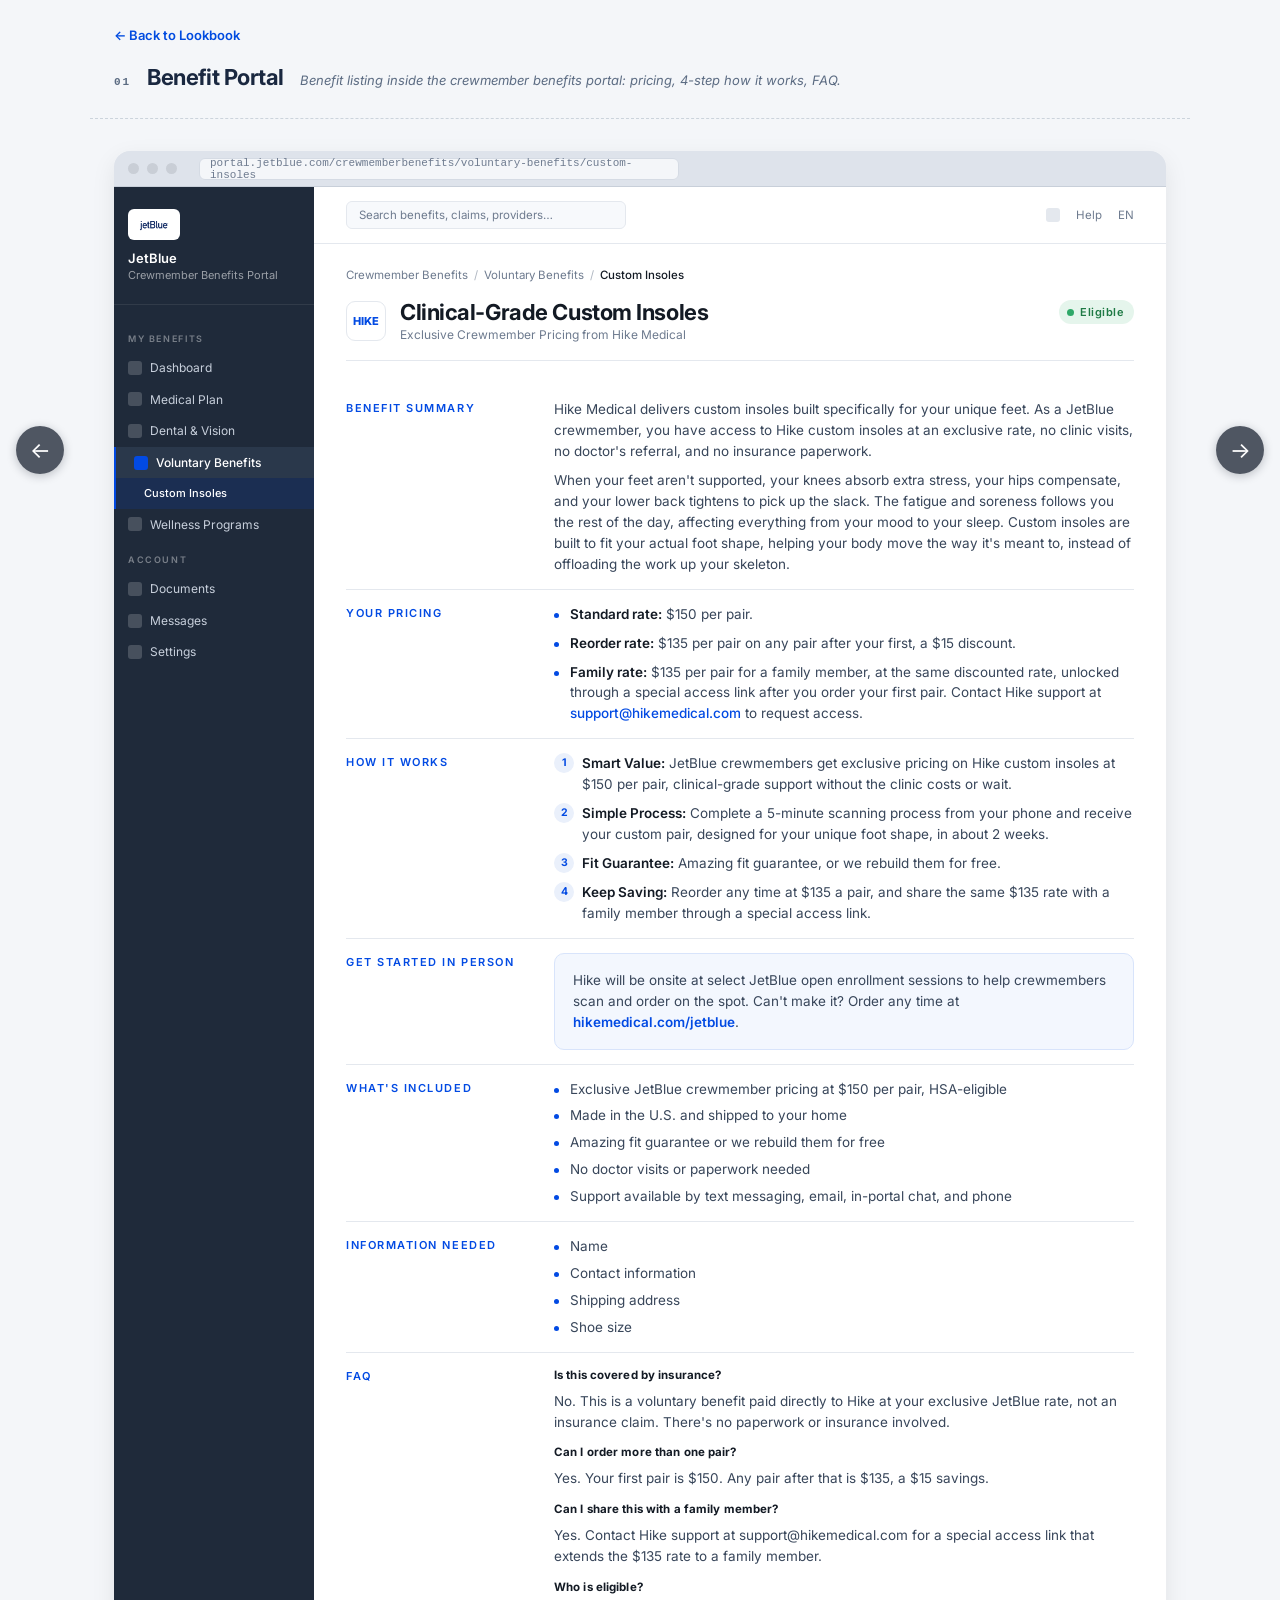
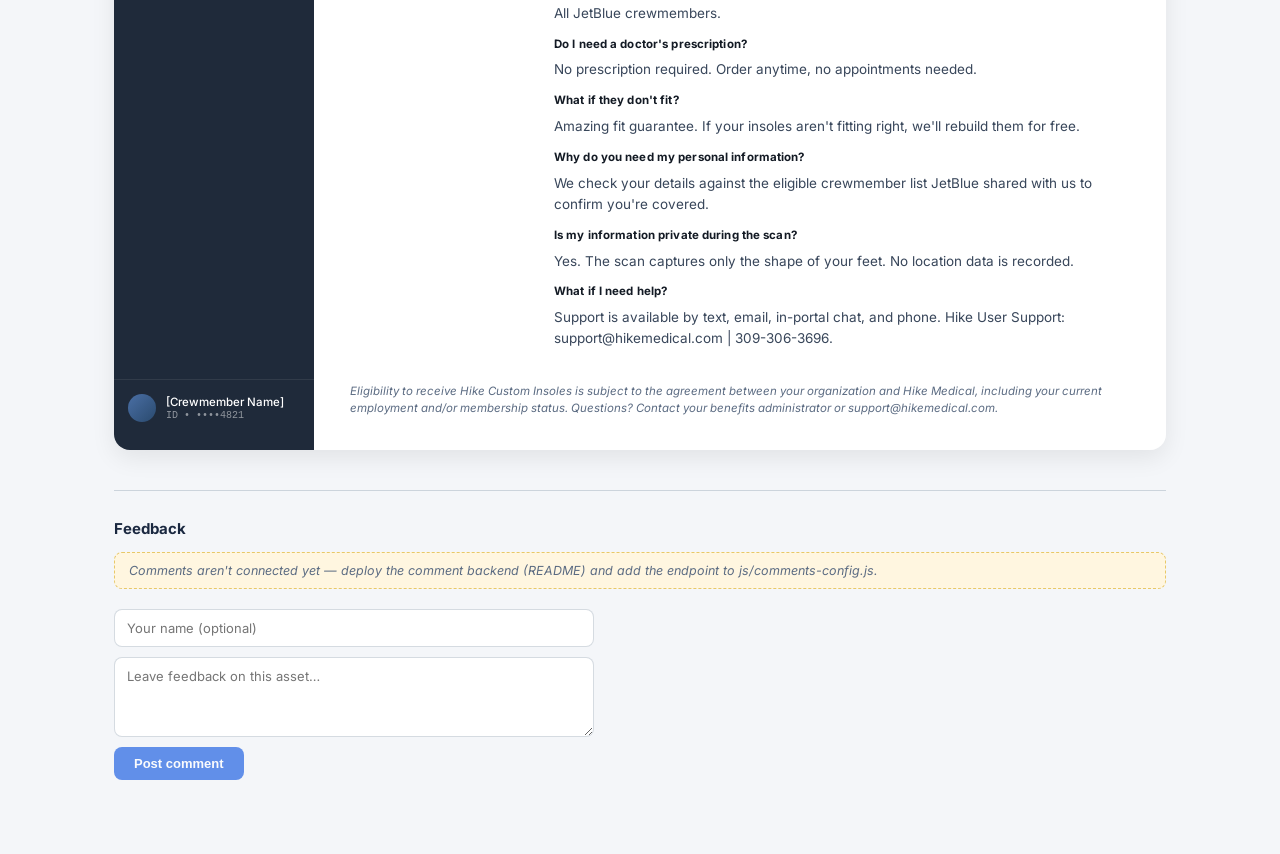
==== benefit-portal.html @ d5172077 "Add files via upload" ====
<!DOCTYPE html>
<html lang="en">
<head>
<meta charset="utf-8">
<meta name="viewport" content="width=device-width, initial-scale=1">
<title>Benefit Portal — JetBlue Lookbook</title>
<link rel="preconnect" href="https://fonts.googleapis.com">
<link href="https://fonts.googleapis.com/css2?family=Inter:wght@400;500;600;700&display=swap" rel="stylesheet">
<link rel="stylesheet" href="css/style.css">
<style>
  body { font-family: 'Inter', 'Helvetica Neue', Arial, sans-serif; }
  a { color: #024AE3; text-decoration: none; }
  a:hover { color: #013BB8; }
</style>
</head>
<body>

<div class="subpage-bar"><a href="index.html">&larr; Back to Lookbook</a></div>
<div class="subpage-title">
  <span class="num">01</span>
  <h2>Benefit Portal</h2>
  <span class="desc">Benefit listing inside the crewmember benefits portal: pricing, 4-step how it works, FAQ.</span>
</div>

<div class="subpage-content">

<div class="frame">
<div style="display:grid; grid-template-columns:200px minmax(0,1fr);">

  <div class="frame-chrome" style="grid-column:1 / -1;">
    <span class="dot"></span><span class="dot"></span><span class="dot"></span>
    <div style="margin-left:14px; background:#F4F6F9; border:1px solid #D5DBE4; border-radius:6px; height:22px; flex:1; max-width:480px; display:flex; align-items:center; padding:0 10px; font-family:ui-monospace,'SF Mono',Menlo,monospace; font-size:11px; color:#6E7B8F;">portal.jetblue.com/crewmemberbenefits/voluntary-benefits/custom-insoles</div>
  </div>

  <aside style="background:#1F2A3A; color:#C8D0DC; padding:22px 0; display:flex; flex-direction:column;">
    <div style="padding:0 14px 22px; border-bottom:1px solid rgba(255,255,255,0.08); margin-bottom:14px;">
      <div style="background:#fff; border-radius:6px; padding:8px 10px; display:inline-flex; align-items:center; margin-bottom:10px;"><img src="assets/jetblue-logo.png" alt="JetBlue" style="height:15px; width:auto; display:block;" /></div>
      <div style="font-size:13px; font-weight:600; color:#fff; letter-spacing:-0.005em;">JetBlue</div>
      <div style="font-size:11px; color:rgba(255,255,255,0.55); margin-top:2px;">Crewmember Benefits Portal</div>
    </div>

    <div style="font-size:9px; letter-spacing:0.18em; text-transform:uppercase; font-weight:600; color:rgba(255,255,255,0.4); padding:14px 14px 8px;">My Benefits</div>
    <nav style="display:flex; flex-direction:column;">
      <a href="#" style="display:flex; align-items:center; gap:8px; padding:8px 14px; font-size:12px; color:#C8D0DC; line-height:1.3;"><span style="width:14px; height:14px; flex-shrink:0; border-radius:3px; background:rgba(255,255,255,0.18);"></span>Dashboard</a>
      <a href="#" style="display:flex; align-items:center; gap:8px; padding:8px 14px; font-size:12px; color:#C8D0DC; line-height:1.3;"><span style="width:14px; height:14px; flex-shrink:0; border-radius:3px; background:rgba(255,255,255,0.18);"></span>Medical Plan</a>
      <a href="#" style="display:flex; align-items:center; gap:8px; padding:8px 14px; font-size:12px; color:#C8D0DC; line-height:1.3;"><span style="width:14px; height:14px; flex-shrink:0; border-radius:3px; background:rgba(255,255,255,0.18);"></span>Dental &amp; Vision</a>
      <a href="#" style="display:flex; align-items:center; gap:8px; padding:8px 14px 8px 18px; font-size:12px; color:#fff; font-weight:500; line-height:1.3; background:#2A384B; border-left:2px solid #024AE3;"><span style="width:14px; height:14px; flex-shrink:0; border-radius:3px; background:#024AE3;"></span>Voluntary Benefits</a>
      <a href="#" style="display:flex; align-items:center; padding:8px 14px 8px 28px; font-size:11px; color:#fff; font-weight:500; line-height:1.3; background:rgba(2,74,227,0.14); border-left:2px solid #024AE3;">Custom Insoles</a>
      <a href="#" style="display:flex; align-items:center; gap:8px; padding:8px 14px; font-size:12px; color:#C8D0DC; line-height:1.3;"><span style="width:14px; height:14px; flex-shrink:0; border-radius:3px; background:rgba(255,255,255,0.18);"></span>Wellness Programs</a>
    </nav>

    <div style="font-size:9px; letter-spacing:0.18em; text-transform:uppercase; font-weight:600; color:rgba(255,255,255,0.4); padding:14px 14px 8px;">Account</div>
    <nav style="display:flex; flex-direction:column;">
      <a href="#" style="display:flex; align-items:center; gap:8px; padding:8px 14px; font-size:12px; color:#C8D0DC; line-height:1.3;"><span style="width:14px; height:14px; flex-shrink:0; border-radius:3px; background:rgba(255,255,255,0.18);"></span>Documents</a>
      <a href="#" style="display:flex; align-items:center; gap:8px; padding:8px 14px; font-size:12px; color:#C8D0DC; line-height:1.3;"><span style="width:14px; height:14px; flex-shrink:0; border-radius:3px; background:rgba(255,255,255,0.18);"></span>Messages</a>
      <a href="#" style="display:flex; align-items:center; gap:8px; padding:8px 14px; font-size:12px; color:#C8D0DC; line-height:1.3;"><span style="width:14px; height:14px; flex-shrink:0; border-radius:3px; background:rgba(255,255,255,0.18);"></span>Settings</a>
    </nav>

    <div style="margin-top:auto; padding:14px 14px 6px; border-top:1px solid rgba(255,255,255,0.08); display:flex; align-items:center; gap:10px;">
      <div style="width:28px; height:28px; border-radius:50%; background:linear-gradient(135deg,#4A6FA5,#2A4A6E); flex-shrink:0;"></div>
      <div>
        <div style="font-size:11.5px; color:#fff; font-weight:500;">[Crewmember Name]</div>
        <div style="font-size:10px; color:rgba(255,255,255,0.5); font-family:ui-monospace,'SF Mono',Menlo,monospace; margin-top:1px;">ID &bull; &bull;&bull;&bull;&bull;4821</div>
      </div>
    </div>
  </aside>

  <div style="background:#fff; display:flex; flex-direction:column; min-width:0;">

    <div style="display:flex; align-items:center; justify-content:space-between; padding:14px 32px; border-bottom:1px solid #E4E8EE; font-size:12px; color:#6E7B8F;">
      <div style="background:#F7F9FC; border:1px solid #E4E8EE; border-radius:6px; padding:6px 12px; width:280px; font-size:11.5px; color:#6E7B8F;">Search benefits, claims, providers&hellip;</div>
      <div style="display:flex; align-items:center; gap:16px; font-size:11.5px;">
        <span style="width:14px; height:14px; border-radius:3px; background:#E4E8EE;"></span>
        <span>Help</span>
        <span>EN</span>
      </div>
    </div>

    <div style="padding:24px 32px 32px; flex:1;">

      <div style="font-size:11.5px; color:#6E7B8F; margin-bottom:18px; display:flex; align-items:center; gap:6px; flex-wrap:wrap;">
        <span>Crewmember Benefits</span><span style="opacity:0.55;">/</span>
        <span>Voluntary Benefits</span><span style="opacity:0.55;">/</span>
        <span style="color:#131A24; font-weight:500;">Custom Insoles</span>
      </div>

      <div style="display:flex; align-items:flex-start; justify-content:space-between; gap:24px; padding-bottom:18px; border-bottom:1px solid #E4E8EE; margin-bottom:24px;">
        <div style="display:flex; align-items:center; gap:14px;">
          <div style="width:40px; height:40px; border-radius:9px; background:#fff; border:1px solid #E4E8EE; display:flex; align-items:center; justify-content:center; flex-shrink:0; overflow:hidden;">
            <span style="font-weight:800; font-size:11px; letter-spacing:-0.02em; color:#024AE3;">HIKE</span>
          </div>
          <div>
            <h1 style="margin:0; font-size:22px; font-weight:700; letter-spacing:-0.02em; color:#131A24; line-height:1.15;">Clinical-Grade Custom Insoles</h1>
            <div style="font-size:12px; color:#6E7B8F; margin-top:2px;">Exclusive Crewmember Pricing from Hike Medical</div>
          </div>
        </div>
        <span style="display:inline-flex; align-items:center; gap:6px; background:#E5F5EC; color:#1F7A45; font-size:11px; font-weight:600; letter-spacing:0.04em; padding:5px 10px 5px 8px; border-radius:999px; flex-shrink:0;"><span style="width:7px; height:7px; border-radius:50%; background:#2EA868;"></span>Eligible</span>
      </div>

      <div style="display:flex; flex-direction:column;">

        <div style="display:grid; grid-template-columns:180px minmax(0,1fr); gap:28px; padding:14px 0; border-bottom:1px solid #E4E8EE; align-items:start;">
          <div style="font-size:11px; letter-spacing:0.14em; text-transform:uppercase; color:#024AE3; font-weight:600; padding-top:2px;">Benefit Summary</div>
          <div style="font-size:13.5px; line-height:1.55; color:#38465A; display:flex; flex-direction:column; gap:8px;">
            <p style="margin:0; font-size:13.5px; line-height:1.55; color:#38465A;">Hike Medical delivers custom insoles built specifically for your unique feet. As a JetBlue crewmember, you have access to Hike custom insoles at an exclusive rate, no clinic visits, no doctor's referral, and no insurance paperwork.</p>
            <p style="margin:0; font-size:13.5px; line-height:1.55; color:#38465A;">When your feet aren't supported, your knees absorb extra stress, your hips compensate, and your lower back tightens to pick up the slack. The fatigue and soreness follows you the rest of the day, affecting everything from your mood to your sleep. Custom insoles are built to fit your actual foot shape, helping your body move the way it's meant to, instead of offloading the work up your skeleton.</p>
          </div>
        </div>

        <div style="display:grid; grid-template-columns:180px minmax(0,1fr); gap:28px; padding:14px 0; border-bottom:1px solid #E4E8EE; align-items:start;">
          <div style="font-size:11px; letter-spacing:0.14em; text-transform:uppercase; color:#024AE3; font-weight:600; padding-top:2px;">Your Pricing</div>
          <div style="font-size:13.5px; line-height:1.55; color:#38465A; display:flex; flex-direction:column; gap:8px;">
            <div style="display:grid; grid-template-columns:16px minmax(0,1fr); align-items:start;"><span style="width:5px; height:5px; background:#024AE3; border-radius:50%; margin-top:9px;"></span><span><span style="color:#131A24; font-weight:600;">Standard rate:</span> $150 per pair.</span></div>
            <div style="display:grid; grid-template-columns:16px minmax(0,1fr); align-items:start;"><span style="width:5px; height:5px; background:#024AE3; border-radius:50%; margin-top:9px;"></span><span><span style="color:#131A24; font-weight:600;">Reorder rate:</span> $135 per pair on any pair after your first, a $15 discount.</span></div>
            <div style="display:grid; grid-template-columns:16px minmax(0,1fr); align-items:start;"><span style="width:5px; height:5px; background:#024AE3; border-radius:50%; margin-top:9px;"></span><span><span style="color:#131A24; font-weight:600;">Family rate:</span> $135 per pair for a family member, at the same discounted rate, unlocked through a special access link after you order your first pair. Contact Hike support at <a href="mailto:support@hikemedical.com" style="color:#024AE3; font-weight:500;">support@hikemedical.com</a> to request access.</span></div>
          </div>
        </div>

        <div style="display:grid; grid-template-columns:180px minmax(0,1fr); gap:28px; padding:14px 0; border-bottom:1px solid #E4E8EE; align-items:start;">
          <div style="font-size:11px; letter-spacing:0.14em; text-transform:uppercase; color:#024AE3; font-weight:600; padding-top:2px;">How It Works</div>
          <div style="font-size:13.5px; line-height:1.55; color:#38465A; display:flex; flex-direction:column; gap:8px;">
            <div style="display:grid; grid-template-columns:28px minmax(0,1fr); align-items:start;"><span style="width:20px; height:20px; background:#EAF0FB; color:#024AE3; font-size:10.5px; font-weight:700; border-radius:50%; display:flex; align-items:center; justify-content:center;">1</span><span><span style="color:#131A24; font-weight:600;">Smart Value:</span> JetBlue crewmembers get exclusive pricing on Hike custom insoles at $150 per pair, clinical-grade support without the clinic costs or wait.</span></div>
            <div style="display:grid; grid-template-columns:28px minmax(0,1fr); align-items:start;"><span style="width:20px; height:20px; background:#EAF0FB; color:#024AE3; font-size:10.5px; font-weight:700; border-radius:50%; display:flex; align-items:center; justify-content:center;">2</span><span><span style="color:#131A24; font-weight:600;">Simple Process:</span> Complete a 5-minute scanning process from your phone and receive your custom pair, designed for your unique foot shape, in about 2 weeks.</span></div>
            <div style="display:grid; grid-template-columns:28px minmax(0,1fr); align-items:start;"><span style="width:20px; height:20px; background:#EAF0FB; color:#024AE3; font-size:10.5px; font-weight:700; border-radius:50%; display:flex; align-items:center; justify-content:center;">3</span><span><span style="color:#131A24; font-weight:600;">Fit Guarantee:</span> Amazing fit guarantee, or we rebuild them for free.</span></div>
            <div style="display:grid; grid-template-columns:28px minmax(0,1fr); align-items:start;"><span style="width:20px; height:20px; background:#EAF0FB; color:#024AE3; font-size:10.5px; font-weight:700; border-radius:50%; display:flex; align-items:center; justify-content:center;">4</span><span><span style="color:#131A24; font-weight:600;">Keep Saving:</span> Reorder any time at $135 a pair, and share the same $135 rate with a family member through a special access link.</span></div>
          </div>
        </div>

        <div style="display:grid; grid-template-columns:180px minmax(0,1fr); gap:28px; padding:14px 0; border-bottom:1px solid #E4E8EE; align-items:start;">
          <div style="font-size:11px; letter-spacing:0.14em; text-transform:uppercase; color:#024AE3; font-weight:600; padding-top:2px;">Get Started In Person</div>
          <div style="font-size:13.5px; line-height:1.55; color:#38465A;">
            <div style="background:#F3F7FE; border:1px solid #D8E4FB; border-radius:10px; padding:16px 18px;">
              <p style="margin:0; font-size:13.5px; line-height:1.55; color:#38465A;">Hike will be onsite at select JetBlue open enrollment sessions to help crewmembers scan and order on the spot. Can't make it? Order any time at <a href="https://hikemedical.com/jetblue" style="color:#024AE3; font-weight:600;">hikemedical.com/jetblue</a>.</p>
            </div>
          </div>
        </div>

        <div style="display:grid; grid-template-columns:180px minmax(0,1fr); gap:28px; padding:14px 0; border-bottom:1px solid #E4E8EE; align-items:start;">
          <div style="font-size:11px; letter-spacing:0.14em; text-transform:uppercase; color:#024AE3; font-weight:600; padding-top:2px;">What's Included</div>
          <div style="font-size:13.5px; line-height:1.55; color:#38465A; display:flex; flex-direction:column; gap:6px;">
            <div style="display:grid; grid-template-columns:16px minmax(0,1fr); align-items:start;"><span style="width:5px; height:5px; background:#024AE3; border-radius:50%; margin-top:9px;"></span><span>Exclusive JetBlue crewmember pricing at $150 per pair, HSA-eligible</span></div>
            <div style="display:grid; grid-template-columns:16px minmax(0,1fr); align-items:start;"><span style="width:5px; height:5px; background:#024AE3; border-radius:50%; margin-top:9px;"></span><span>Made in the U.S. and shipped to your home</span></div>
            <div style="display:grid; grid-template-columns:16px minmax(0,1fr); align-items:start;"><span style="width:5px; height:5px; background:#024AE3; border-radius:50%; margin-top:9px;"></span><span>Amazing fit guarantee or we rebuild them for free</span></div>
            <div style="display:grid; grid-template-columns:16px minmax(0,1fr); align-items:start;"><span style="width:5px; height:5px; background:#024AE3; border-radius:50%; margin-top:9px;"></span><span>No doctor visits or paperwork needed</span></div>
            <div style="display:grid; grid-template-columns:16px minmax(0,1fr); align-items:start;"><span style="width:5px; height:5px; background:#024AE3; border-radius:50%; margin-top:9px;"></span><span>Support available by text messaging, email, in-portal chat, and phone</span></div>
          </div>
        </div>

        <div style="display:grid; grid-template-columns:180px minmax(0,1fr); gap:28px; padding:14px 0; border-bottom:1px solid #E4E8EE; align-items:start;">
          <div style="font-size:11px; letter-spacing:0.14em; text-transform:uppercase; color:#024AE3; font-weight:600; padding-top:2px;">Information Needed</div>
          <div style="font-size:13.5px; line-height:1.55; color:#38465A; display:flex; flex-direction:column; gap:6px;">
            <div style="display:grid; grid-template-columns:16px minmax(0,1fr); align-items:start;"><span style="width:5px; height:5px; background:#024AE3; border-radius:50%; margin-top:9px;"></span><span>Name</span></div>
            <div style="display:grid; grid-template-columns:16px minmax(0,1fr); align-items:start;"><span style="width:5px; height:5px; background:#024AE3; border-radius:50%; margin-top:9px;"></span><span>Contact information</span></div>
            <div style="display:grid; grid-template-columns:16px minmax(0,1fr); align-items:start;"><span style="width:5px; height:5px; background:#024AE3; border-radius:50%; margin-top:9px;"></span><span>Shipping address</span></div>
            <div style="display:grid; grid-template-columns:16px minmax(0,1fr); align-items:start;"><span style="width:5px; height:5px; background:#024AE3; border-radius:50%; margin-top:9px;"></span><span>Shoe size</span></div>
          </div>
        </div>

        <div style="display:grid; grid-template-columns:180px minmax(0,1fr); gap:28px; padding:14px 0; align-items:start;">
          <div style="font-size:11px; letter-spacing:0.14em; text-transform:uppercase; color:#024AE3; font-weight:600; padding-top:2px;">FAQ</div>
          <div style="font-size:13.5px; line-height:1.55; color:#38465A; display:flex; flex-direction:column; gap:12px;">
            <p style="margin:0; font-size:13.5px; line-height:1.55; color:#38465A;"><span style="display:block; font-size:11.5px; font-weight:700; color:#131A24; margin-bottom:6px; letter-spacing:0.01em;">Is this covered by insurance?</span>No. This is a voluntary benefit paid directly to Hike at your exclusive JetBlue rate, not an insurance claim. There's no paperwork or insurance involved.</p>
            <p style="margin:0; font-size:13.5px; line-height:1.55; color:#38465A;"><span style="display:block; font-size:11.5px; font-weight:700; color:#131A24; margin-bottom:6px; letter-spacing:0.01em;">Can I order more than one pair?</span>Yes. Your first pair is $150. Any pair after that is $135, a $15 savings.</p>
            <p style="margin:0; font-size:13.5px; line-height:1.55; color:#38465A;"><span style="display:block; font-size:11.5px; font-weight:700; color:#131A24; margin-bottom:6px; letter-spacing:0.01em;">Can I share this with a family member?</span>Yes. Contact Hike support at support@hikemedical.com for a special access link that extends the $135 rate to a family member.</p>
            <p style="margin:0; font-size:13.5px; line-height:1.55; color:#38465A;"><span style="display:block; font-size:11.5px; font-weight:700; color:#131A24; margin-bottom:6px; letter-spacing:0.01em;">Who is eligible?</span>All JetBlue crewmembers.</p>
            <p style="margin:0; font-size:13.5px; line-height:1.55; color:#38465A;"><span style="display:block; font-size:11.5px; font-weight:700; color:#131A24; margin-bottom:6px; letter-spacing:0.01em;">Do I need a doctor's prescription?</span>No prescription required. Order anytime, no appointments needed.</p>
            <p style="margin:0; font-size:13.5px; line-height:1.55; color:#38465A;"><span style="display:block; font-size:11.5px; font-weight:700; color:#131A24; margin-bottom:6px; letter-spacing:0.01em;">What if they don't fit?</span>Amazing fit guarantee. If your insoles aren't fitting right, we'll rebuild them for free.</p>
            <p style="margin:0; font-size:13.5px; line-height:1.55; color:#38465A;"><span style="display:block; font-size:11.5px; font-weight:700; color:#131A24; margin-bottom:6px; letter-spacing:0.01em;">Why do you need my personal information?</span>We check your details against the eligible crewmember list JetBlue shared with us to confirm you're covered.</p>
            <p style="margin:0; font-size:13.5px; line-height:1.55; color:#38465A;"><span style="display:block; font-size:11.5px; font-weight:700; color:#131A24; margin-bottom:6px; letter-spacing:0.01em;">Is my information private during the scan?</span>Yes. The scan captures only the shape of your feet. No location data is recorded.</p>
            <p style="margin:0; font-size:13.5px; line-height:1.55; color:#38465A;"><span style="display:block; font-size:11.5px; font-weight:700; color:#131A24; margin-bottom:6px; letter-spacing:0.01em;">What if I need help?</span>Support is available by text, email, in-portal chat, and phone. Hike User Support: support@hikemedical.com | 309-306-3696.</p>
          </div>
        </div>

      </div>

      <p style="margin-top:20px; font-size:11.5px; font-style:italic; color:#5B6B82; line-height:1.5; padding:0 4px;">Eligibility to receive Hike Custom Insoles is subject to the agreement between your organization and Hike Medical, including your current employment and/or membership status. Questions? Contact your benefits administrator or support@hikemedical.com.</p>

    </div>
  </div>

</div>
</div>

<div id="comments-root" data-page="benefit-portal"></div>

</div>

<script src="js/comments-config.js"></script>
<script src="js/comments.js"></script>
<script src="js/nav.js"></script>
</body>
</html>
---- css/style.css ----
/* JetBlue Lookbook — shared styles */

:root {
  --client-accent: #004BE0;
  --client-accent-dark: #0039AD;
  --ink: #1A2840;
  --text-gray: #5B6B82;
  --hairline: rgba(26, 58, 92, 0.10);
  --hairline-strong: rgba(26, 58, 92, 0.18);
  --paper: #FFFFFF;
  --canvas: #F4F6F9;
}

* { box-sizing: border-box; margin: 0; padding: 0; }

html, body {
  background: var(--canvas);
  color: var(--ink);
  font-family: 'Inter', system-ui, sans-serif;
  -webkit-font-smoothing: antialiased;
}

img { max-width: 100%; display: block; }
a { color: var(--client-accent); }

/* ---------- Hub (index.html) ---------- */

.hub-shell { max-width: 1100px; margin: 0 auto; padding: 64px 24px 96px; }

.hub-header { text-align: center; margin-bottom: 56px; }
.hub-header .eyebrow {
  font-size: 11px; letter-spacing: 0.18em; text-transform: uppercase;
  font-weight: 600; color: var(--client-accent); margin-bottom: 10px;
}
.hub-header h1 { font-size: 32px; font-weight: 700; letter-spacing: -0.02em; margin-bottom: 10px; }
.hub-header p { font-size: 14px; color: var(--text-gray); max-width: 560px; margin: 0 auto; }

.card-grid {
  display: grid;
  grid-template-columns: repeat(auto-fill, minmax(260px, 1fr));
  gap: 20px;
}

.asset-card {
  display: block; text-decoration: none; color: inherit;
  background: var(--paper);
  border: 1px solid var(--hairline-strong);
  border-radius: 14px;
  padding: 22px 20px;
  transition: transform .15s, box-shadow .15s;
}
.asset-card:hover { transform: translateY(-2px); box-shadow: 0 10px 30px rgba(16,24,40,0.10); }
.asset-card .num {
  font-family: ui-monospace, 'SF Mono', Menlo, monospace;
  font-size: 11px; color: var(--text-gray); letter-spacing: 0.14em;
  text-transform: uppercase; font-weight: 600; display: block; margin-bottom: 10px;
}
.asset-card h3 { font-size: 17px; font-weight: 700; letter-spacing: -0.01em; margin-bottom: 6px; }
.asset-card p { font-size: 13px; color: var(--text-gray); line-height: 1.5; }

/* ---------- Subpage chrome (every asset page) ---------- */

.subpage-bar { max-width: 1100px; margin: 0 auto; padding: 24px 24px 0; }
.subpage-bar a {
  font-size: 13px; font-weight: 600; color: var(--client-accent); text-decoration: none;
}
.subpage-bar a:hover { text-decoration: underline; }

.subpage-title {
  max-width: 1100px; margin: 0 auto; padding: 20px 24px 28px;
  border-bottom: 1px dashed var(--hairline-strong);
  display: flex; align-items: baseline; gap: 16px; flex-wrap: wrap;
}
.subpage-title .num {
  font-family: ui-monospace, 'SF Mono', Menlo, monospace;
  font-size: 11px; color: var(--text-gray); letter-spacing: 0.18em;
  text-transform: uppercase; font-weight: 600;
}
.subpage-title h2 { font-size: 22px; font-weight: 700; letter-spacing: -0.02em; }
.subpage-title .desc { font-size: 13px; color: var(--text-gray); font-style: italic; }

.subpage-content { max-width: 1100px; margin: 0 auto; padding: 32px 24px 64px; }

/* ---------- Generic browser-chrome frame (HTML-recreation pattern) ---------- */

.frame { background: #F0F2F5; border-radius: 16px; overflow: hidden; box-shadow: 0 8px 24px rgba(0,0,0,0.08); }
.frame-chrome {
  height: 36px; background: #DEE3EB; border-bottom: 1px solid #C8CFD9;
  display: flex; align-items: center; padding: 0 14px; gap: 8px;
}
.frame-chrome .dot { width: 11px; height: 11px; border-radius: 50%; background: #C9CED6; }

/* ---------- Comment widget ---------- */

#comments-root { margin-top: 40px; padding-top: 28px; border-top: 1px solid var(--hairline-strong); }
.comments-heading { font-size: 15px; font-weight: 700; margin-bottom: 14px; }
.comments-list { display: flex; flex-direction: column; gap: 12px; margin-bottom: 20px; }
.comment-item {
  background: var(--paper); border: 1px solid var(--hairline);
  border-radius: 10px; padding: 12px 14px;
}
.comment-item .meta { display: flex; justify-content: space-between; gap: 12px; margin-bottom: 4px; }
.comment-item .name { font-size: 12.5px; font-weight: 700; color: var(--ink); }
.comment-item .time { font-size: 11.5px; color: var(--text-gray); }
.comment-item .text { font-size: 13px; line-height: 1.5; color: var(--ink); white-space: pre-wrap; }
.comments-empty { font-size: 13px; color: var(--text-gray); font-style: italic; margin-bottom: 20px; }

.comment-form { display: flex; flex-direction: column; gap: 10px; max-width: 480px; }
.comment-form input, .comment-form textarea {
  font-family: inherit; font-size: 13px; padding: 10px 12px;
  border: 1px solid var(--hairline-strong); border-radius: 8px; background: var(--paper); color: var(--ink);
}
.comment-form textarea { min-height: 80px; resize: vertical; }
.comment-form button {
  align-self: flex-start; font-size: 13px; font-weight: 700; color: #fff;
  background: var(--client-accent); border: none; border-radius: 8px;
  padding: 9px 20px; cursor: pointer;
}
.comment-form button:hover { background: var(--client-accent-dark); }
.comment-form button:disabled { opacity: 0.6; cursor: not-allowed; }
.comments-status { font-size: 12px; color: var(--text-gray); }
.comments-status.error { color: #B4232A; }
.comments-disabled-note {
  font-size: 12.5px; color: var(--text-gray); font-style: italic;
  background: #FFF6E0; border: 1px dashed #E8C868; border-radius: 8px; padding: 10px 14px;
}
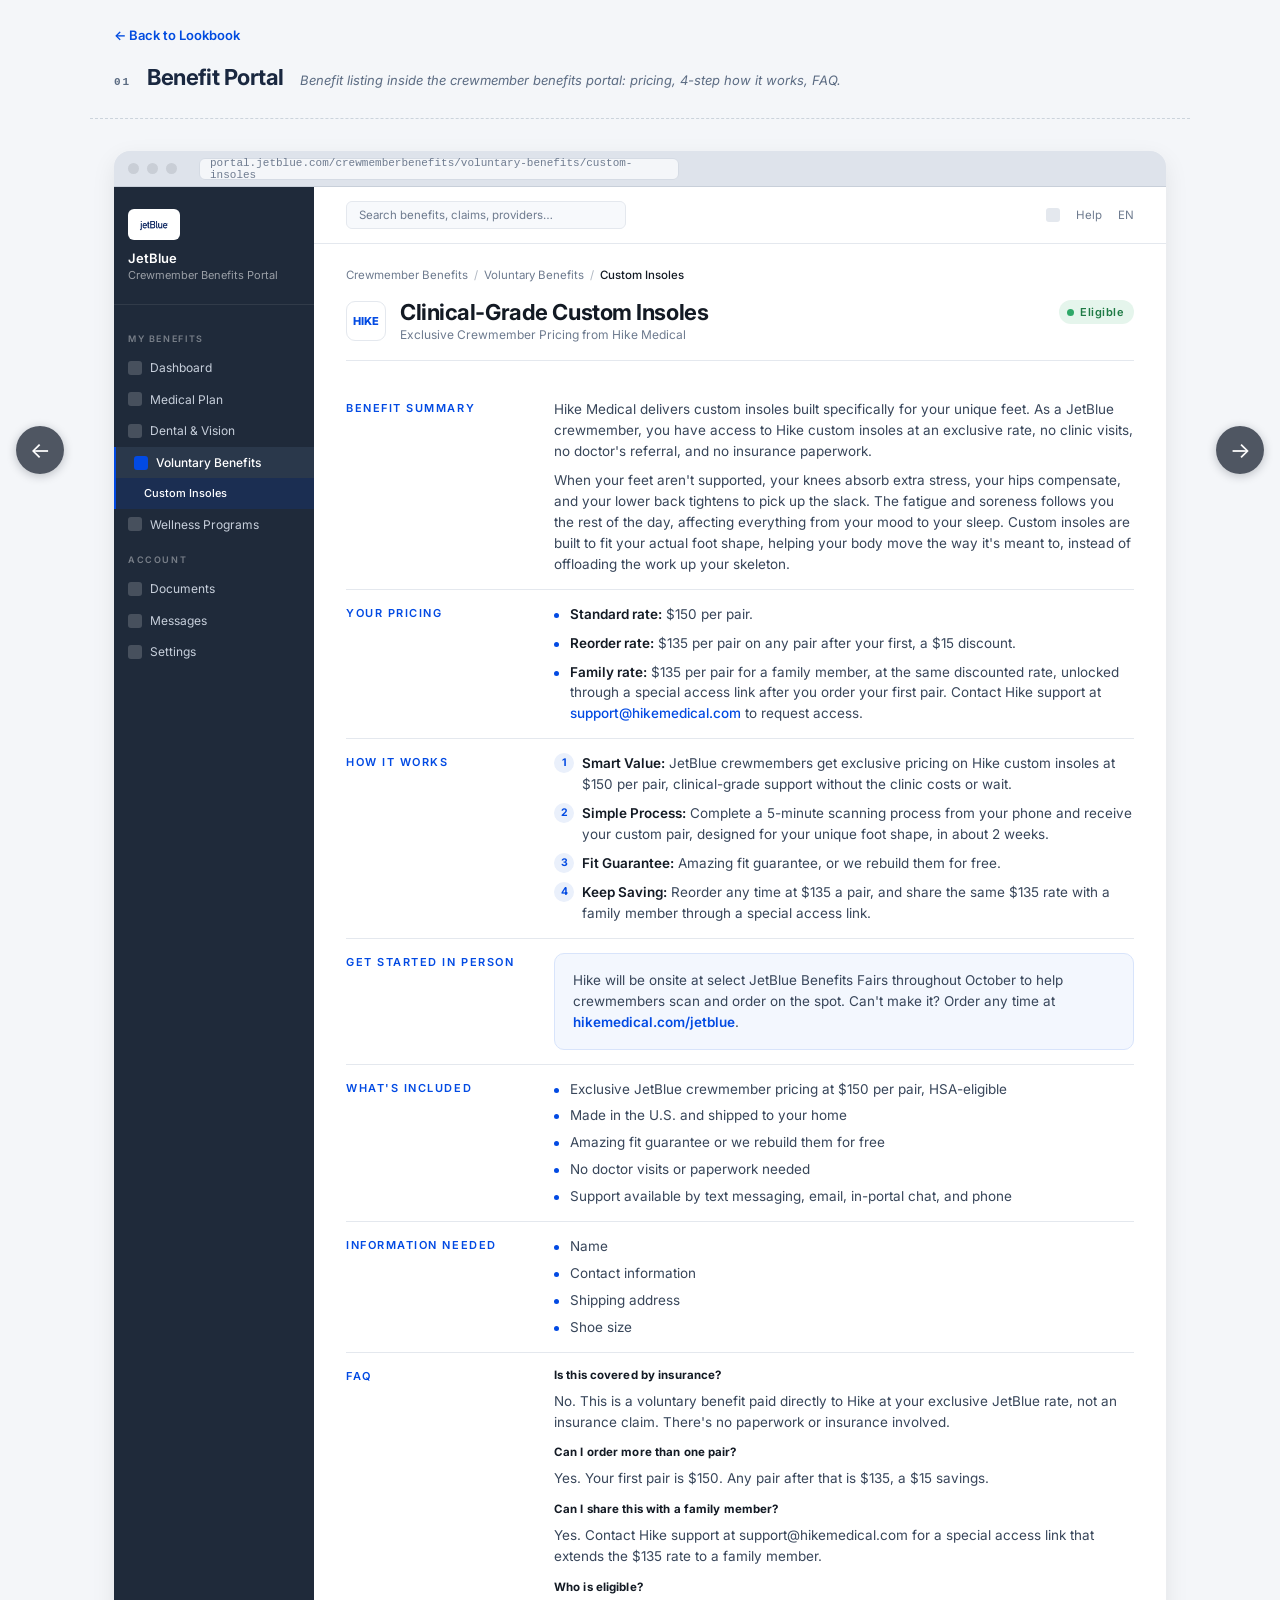
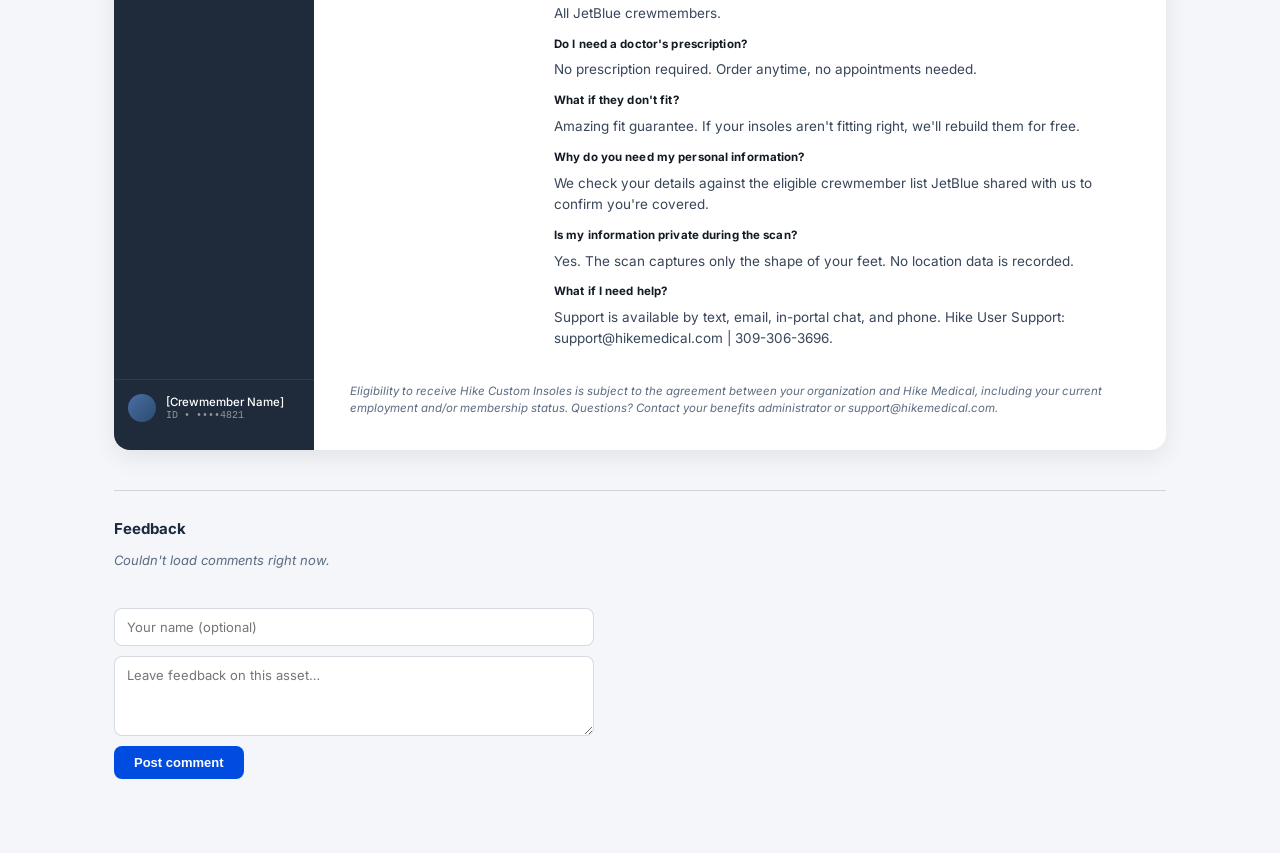
==== commit 95782ab5: "Update benefit-portal.html" ====
--- a/benefit-portal.html
+++ b/benefit-portal.html
@@ -130,7 +130,7 @@
           <div style="font-size:11px; letter-spacing:0.14em; text-transform:uppercase; color:#024AE3; font-weight:600; padding-top:2px;">Get Started In Person</div>
           <div style="font-size:13.5px; line-height:1.55; color:#38465A;">
             <div style="background:#F3F7FE; border:1px solid #D8E4FB; border-radius:10px; padding:16px 18px;">
-              <p style="margin:0; font-size:13.5px; line-height:1.55; color:#38465A;">Hike will be onsite at select JetBlue open enrollment sessions to help crewmembers scan and order on the spot. Can't make it? Order any time at <a href="https://hikemedical.com/jetblue" style="color:#024AE3; font-weight:600;">hikemedical.com/jetblue</a>.</p>
+              <p style="margin:0; font-size:13.5px; line-height:1.55; color:#38465A;">Hike will be onsite at select JetBlue Benefits Fairs throughout October to help crewmembers scan and order on the spot. Can't make it? Order any time at <a href="https://hikemedical.com/jetblue" style="color:#024AE3; font-weight:600;">hikemedical.com/jetblue</a>.</p>
             </div>
           </div>
         </div>
